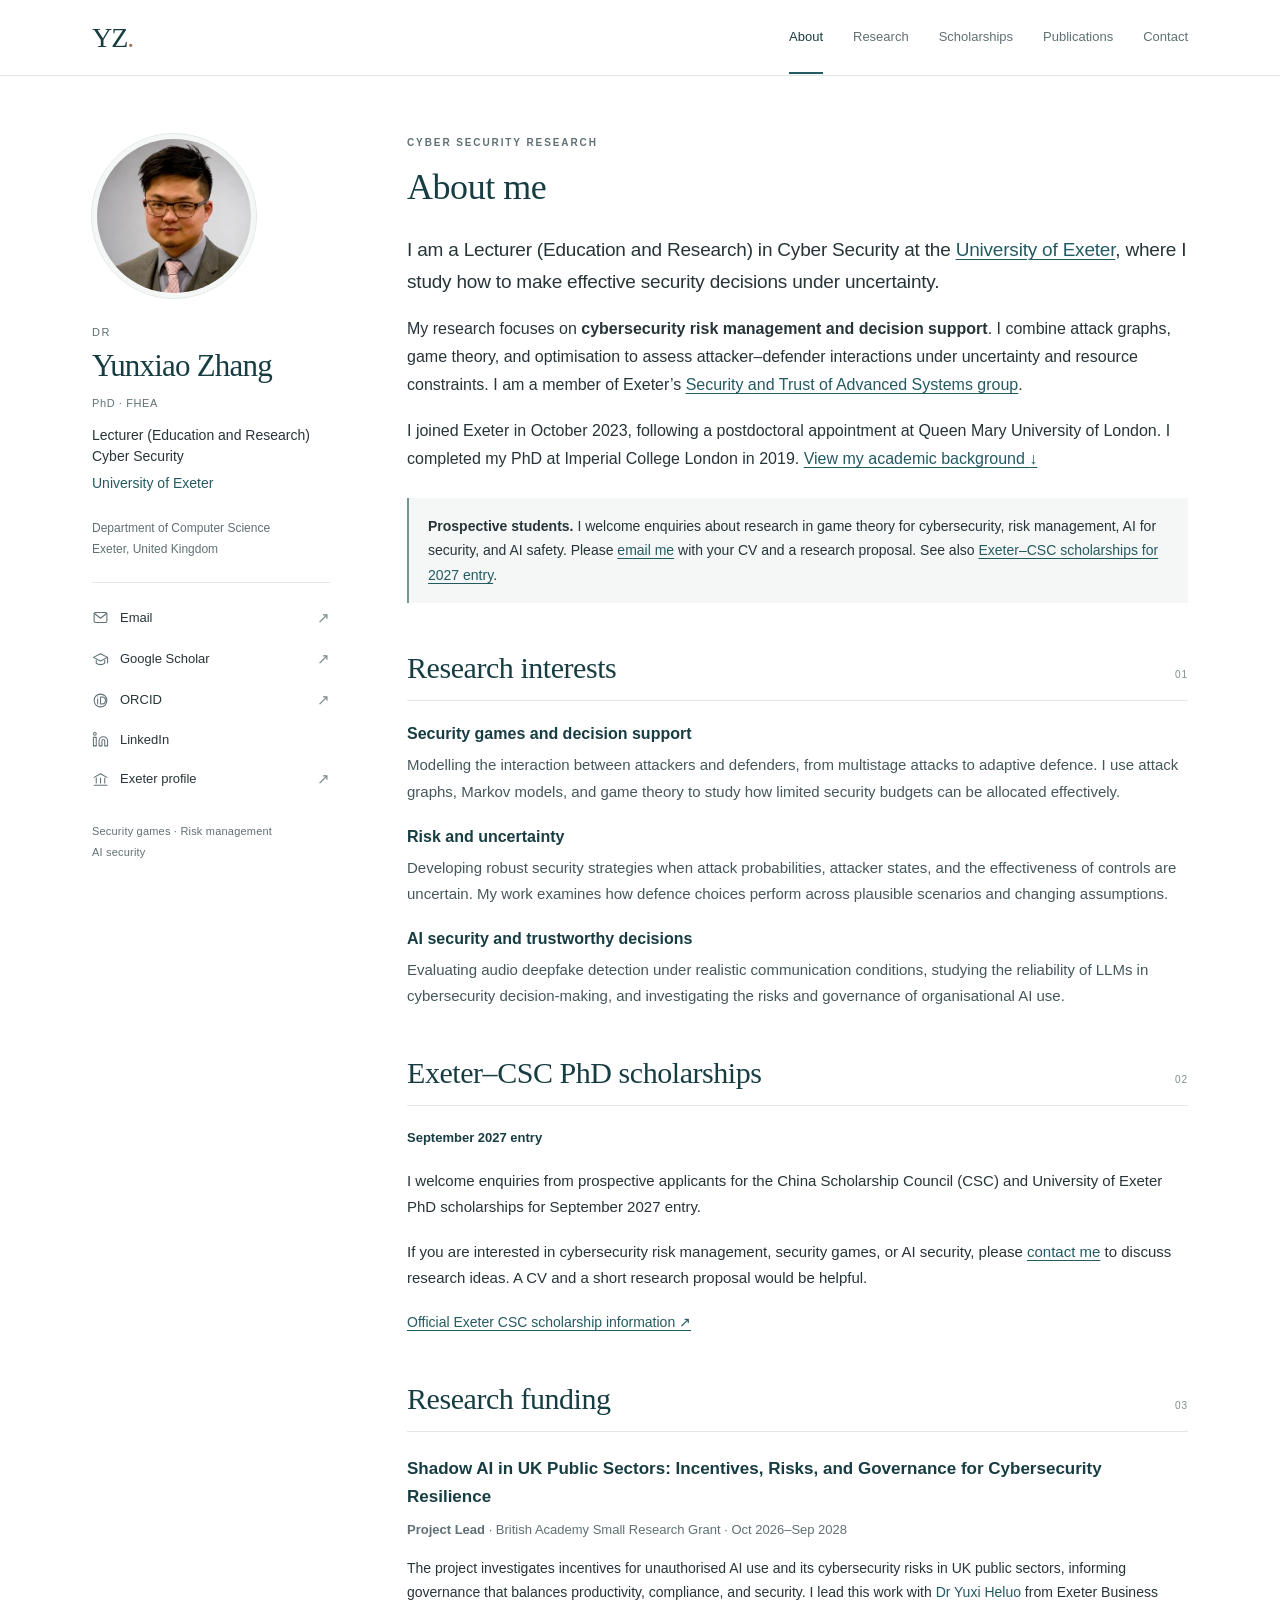
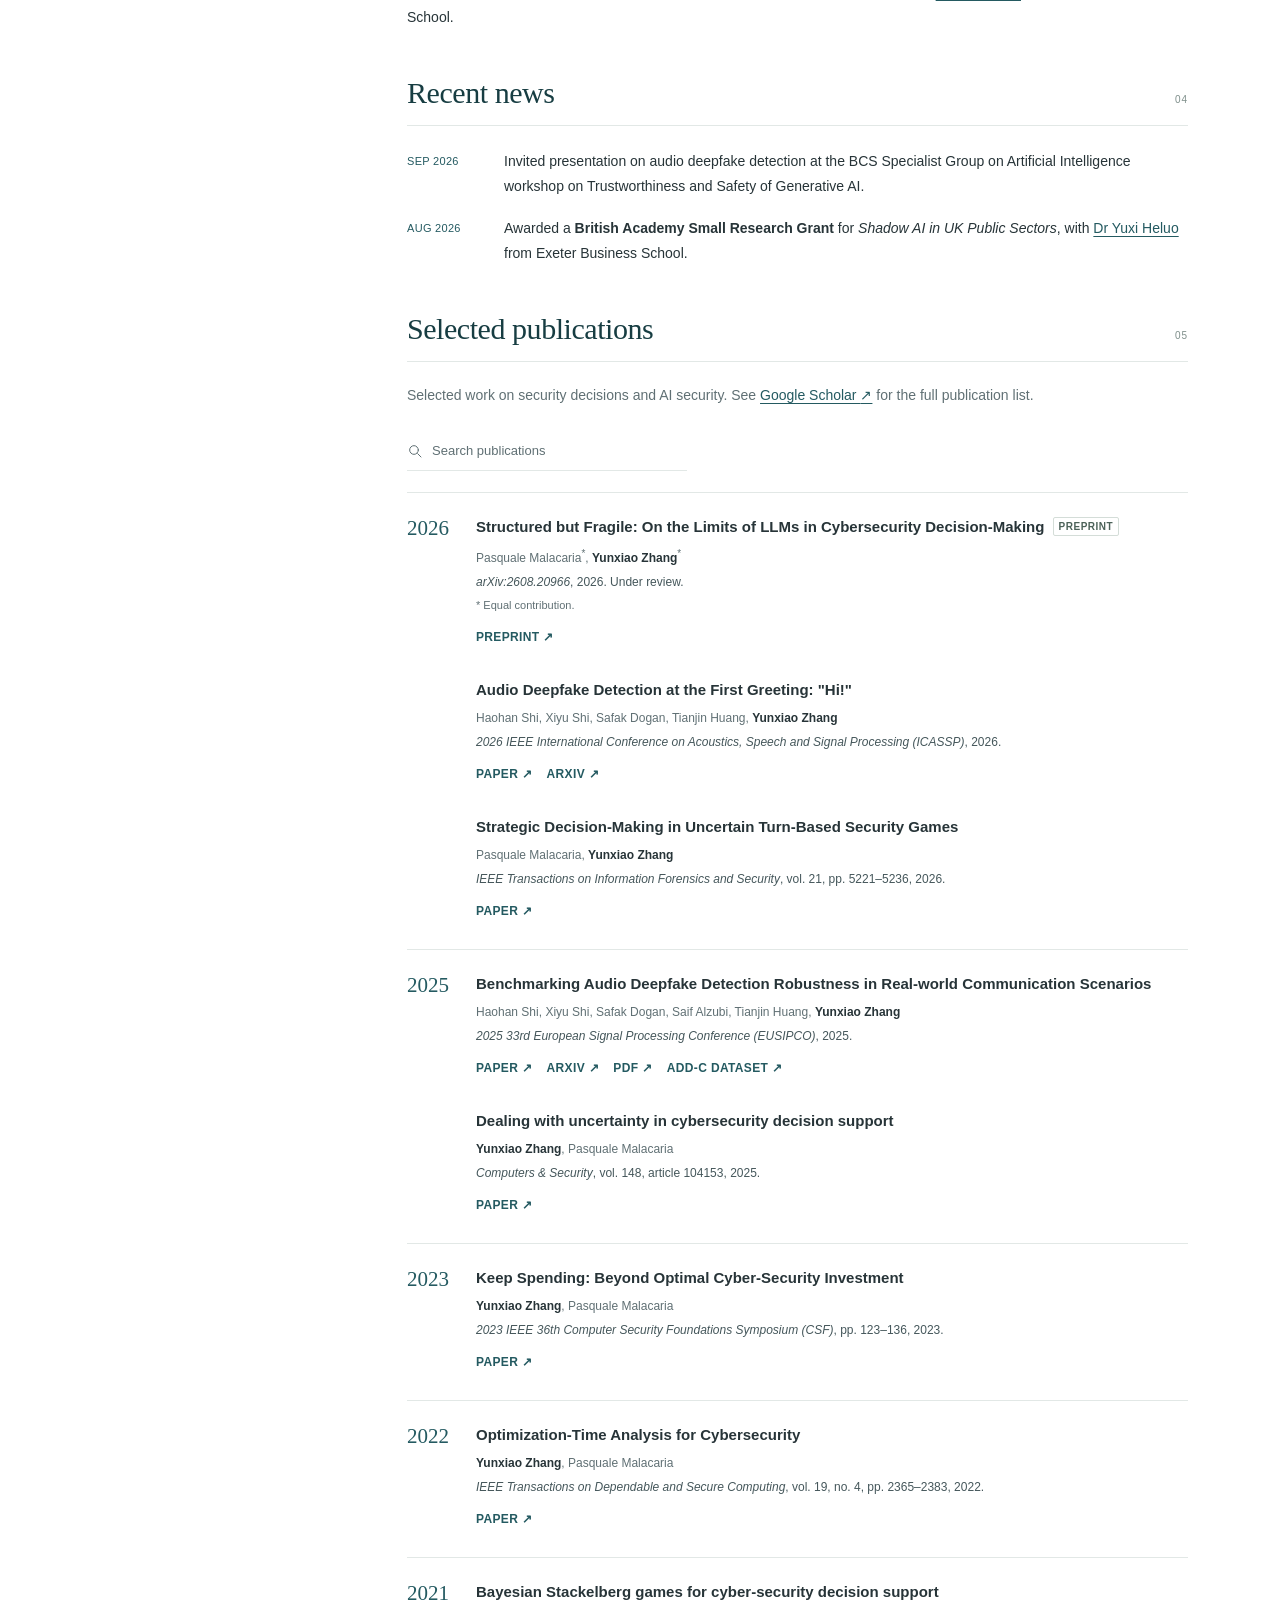
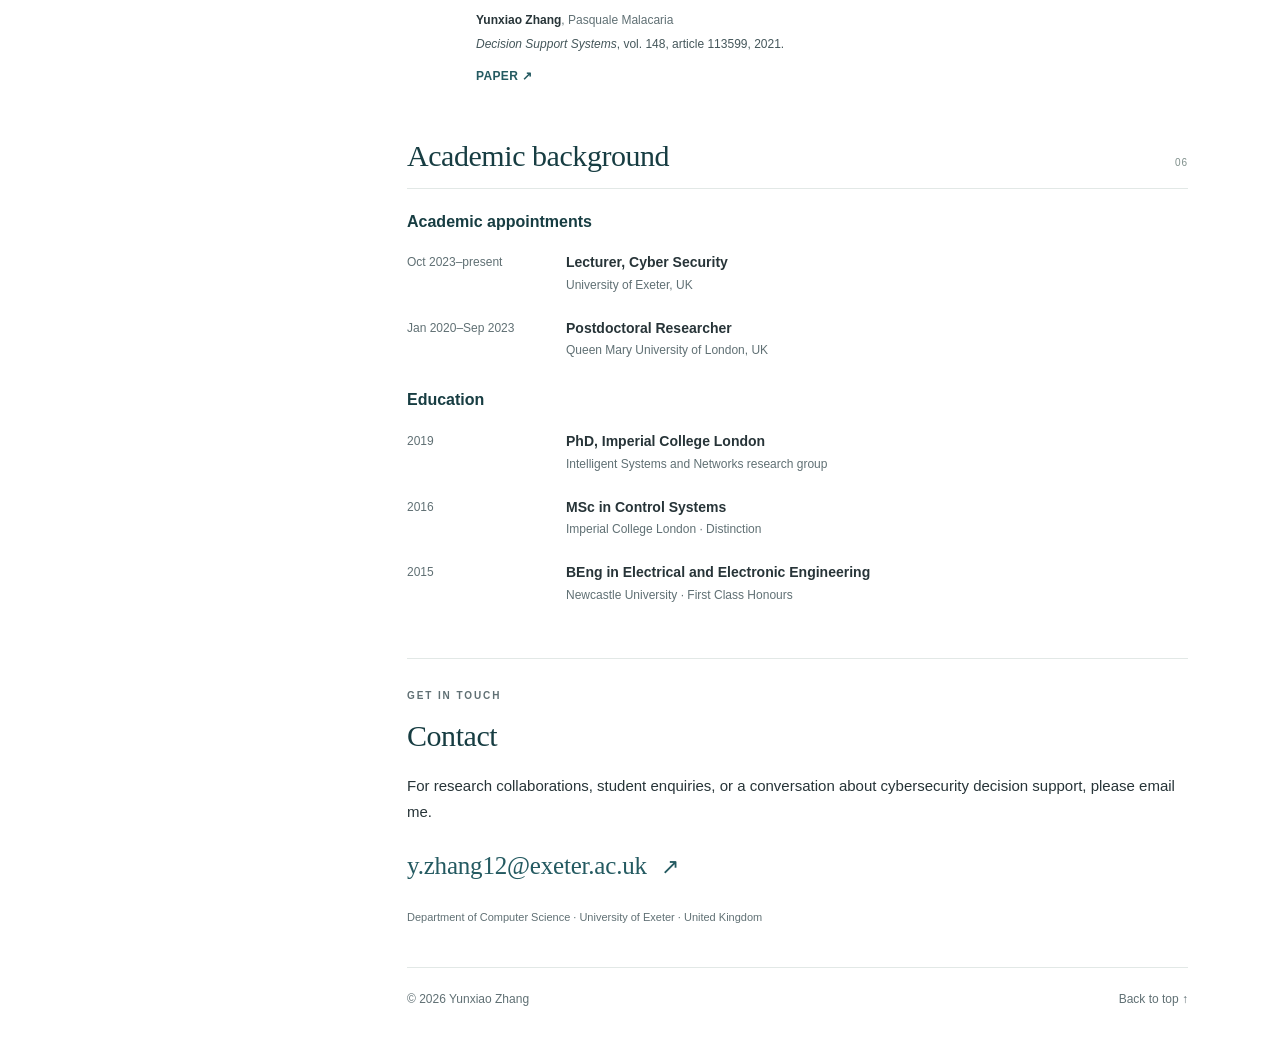
==== Yunxiao_Zhang_GitHub_Pages/index.html @ 9450a146 "Add files via upload" ====
<!doctype html>
<html lang="en-GB">
<head>
  <meta charset="utf-8">
  <meta name="viewport" content="width=device-width, initial-scale=1">
  <meta name="theme-color" content="#173d42">
  <meta name="description" content="Dr Yunxiao Zhang is a Lecturer in Cyber Security at the University of Exeter. Research in security games, risk management, cybersecurity decision support, and AI security.">
  <meta property="og:title" content="Yunxiao Zhang | Cyber Security Researcher">
  <meta property="og:description" content="Security games, decision-making under uncertainty, and AI security. Lecturer in Cyber Security at the University of Exeter.">
  <meta property="og:type" content="website">
  <meta property="og:locale" content="en_GB">
  <link rel="icon" type="image/svg+xml" href="assets/favicon.svg">
  <link rel="stylesheet" href="styles.css">
  <title>Yunxiao Zhang | Cyber Security Researcher</title>
  <script type="application/ld+json">
  {"@context":"https://schema.org","@type":"Person","name":"Yunxiao Zhang","honorificPrefix":"Dr","honorificSuffix":"PhD, FHEA","jobTitle":"Lecturer (Education and Research), Cyber Security","affiliation":{"@type":"CollegeOrUniversity","name":"University of Exeter"},"sameAs":["https://experts.exeter.ac.uk/41641-yunxiao-zhang","https://scholar.google.com/citations?user=fUP41BQAAAAJ&hl=en","https://orcid.org/0000-0002-0090-1330","https://www.linkedin.com/in/yunxiao-zhang-85390817b/"]}
  </script>
  <script src="site.js" defer></script>
</head>
<body id="top">
  <a class="skip-link" href="#main">Skip to content</a>
  <header class="site-header">
    <div class="header-inner">
      <a class="wordmark" href="#top" aria-label="Yunxiao Zhang, home">YZ<span aria-hidden="true">.</span></a>
      <nav class="main-nav" aria-label="Main navigation">
        <a href="#about" aria-current="location">About</a>
        <a href="#research">Research</a>
        <a href="#scholarships">Scholarships</a>
        <a href="#publications">Publications</a>
        <a href="#contact">Contact</a>
      </nav>
    </div>
  </header>

  <div class="page-layout">
    <aside class="profile" aria-label="Researcher profile">
      <div class="profile-identity">
        <img class="portrait" src="assets/yunxiao-zhang.webp" alt="Portrait of Dr Yunxiao Zhang" width="180" height="180" fetchpriority="high">
        <div>
          <p class="honorific">Dr</p>
          <h1>Yunxiao Zhang</h1>
          <p class="credentials">PhD · FHEA</p>
          <p class="role">Lecturer (Education and Research)<br>Cyber Security</p>
          <p class="affiliation"><a href="https://www.exeter.ac.uk/">University of Exeter</a></p>
        </div>
      </div>
      <p class="profile-department">Department of Computer Science<br>Exeter, United Kingdom</p>
      <div class="profile-links">
        <a href="mailto:y.zhang12@exeter.ac.uk"><svg aria-hidden="true" viewBox="0 0 24 24"><rect x="3" y="5" width="18" height="14" rx="2"/><path d="m3 6 9 7 9-7"/></svg><span>Email</span><span class="link-arrow" aria-hidden="true">↗</span></a>
        <a href="https://scholar.google.com/citations?user=fUP41BQAAAAJ&amp;hl=en"><svg aria-hidden="true" viewBox="0 0 24 24"><path d="m2 9 10-5 10 5-10 5-10-5Zm4 2v6c3 3 9 3 12 0v-6M22 9v8"/></svg><span>Google Scholar</span><span class="link-arrow" aria-hidden="true">↗</span></a>
        <a href="https://orcid.org/0000-0002-0090-1330"><svg aria-hidden="true" viewBox="0 0 24 24"><circle cx="12" cy="12" r="9"/><path d="M8 10v7m0-10v.1M12 7h2a5 5 0 0 1 0 10h-2V7Z"/></svg><span>ORCID</span><span class="link-arrow" aria-hidden="true">↗</span></a>
        <a href="https://www.linkedin.com/in/yunxiao-zhang-85390817b/"><svg aria-hidden="true" viewBox="0 0 24 24"><path d="M16 8a6 6 0 0 1 6 6v7h-4v-7a2 2 0 0 0-4 0v7h-4v-7a6 6 0 0 1 6-6Z"/><rect x="2" y="9" width="4" height="12"/><circle cx="4" cy="4" r="2"/></svg><span>LinkedIn</span></a>
        <a href="https://experts.exeter.ac.uk/41641-yunxiao-zhang"><svg aria-hidden="true" viewBox="0 0 24 24"><path d="m3 9 9-5 9 5M3 20h18M6 10v7m6-7v7m6-7v7"/></svg><span>Exeter profile</span><span class="link-arrow" aria-hidden="true">↗</span></a>
      </div>
      <p class="profile-note">Security games · Risk management<br>AI security</p>
    </aside>

    <main id="main">
      <section id="about" class="section about-section" aria-labelledby="about-title">
        <p class="eyebrow">Cyber security research</p>
        <h2 id="about-title">About me</h2>
        <p class="intro">I am a Lecturer (Education and Research) in Cyber Security at the <a href="https://www.exeter.ac.uk/">University of Exeter</a>, where I study how to make effective security decisions under uncertainty.</p>
        <p>My research focuses on <strong>cybersecurity risk management and decision support</strong>. I combine attack graphs, game theory, and optimisation to assess attacker–defender interactions under uncertainty and resource constraints. I am a member of Exeter’s <a href="https://computerscience.exeter.ac.uk/cyber-security/">Security and Trust of Advanced Systems group</a>.</p>
        <p>I joined Exeter in October 2023, following a postdoctoral appointment at Queen Mary University of London. I completed my PhD at Imperial College London in 2019. <a href="#background">View my academic background <span aria-hidden="true">↓</span></a></p>
        <p class="student-note"><strong>Prospective students.</strong> I welcome enquiries about research in game theory for cybersecurity, risk management, AI for security, and AI safety. Please <a href="mailto:y.zhang12@exeter.ac.uk">email me</a> with your CV and a research proposal. See also <a href="#scholarships">Exeter–CSC scholarships for 2027 entry</a>.</p>
      </section>

      <section id="research" class="section" aria-labelledby="research-title">
        <div class="section-heading"><h2 id="research-title">Research interests</h2><span class="section-number" aria-hidden="true">01</span></div>
        <div class="research-item">
          <h3>Security games and decision support</h3>
          <p>Modelling the interaction between attackers and defenders, from multistage attacks to adaptive defence. I use attack graphs, Markov models, and game theory to study how limited security budgets can be allocated effectively.</p>
        </div>
        <div class="research-item">
          <h3>Risk and uncertainty</h3>
          <p>Developing robust security strategies when attack probabilities, attacker states, and the effectiveness of controls are uncertain. My work examines how defence choices perform across plausible scenarios and changing assumptions.</p>
        </div>
        <div class="research-item">
          <h3>AI security and trustworthy decisions</h3>
          <p>Evaluating audio deepfake detection under realistic communication conditions, studying the reliability of LLMs in cybersecurity decision-making, and investigating the risks and governance of organisational AI use.</p>
        </div>
      </section>

      <section id="scholarships" class="section" aria-labelledby="scholarships-title">
        <div class="section-heading"><h2 id="scholarships-title">Exeter–CSC PhD scholarships</h2><span class="section-number" aria-hidden="true">02</span></div>
        <p class="scholarship-status"><strong>September 2027 entry</strong></p>
        <p>I welcome enquiries from prospective applicants for the China Scholarship Council (CSC) and University of Exeter PhD scholarships for September 2027 entry.</p>
        <p>If you are interested in cybersecurity risk management, security games, or AI security, please <a href="mailto:y.zhang12@exeter.ac.uk">contact me</a> to discuss research ideas. A CV and a short research proposal would be helpful.</p>
        <p><a class="scholarship-link" href="https://www.exeter.ac.uk/study/pg-research/csc-scholarships/">Official Exeter CSC scholarship information <span aria-hidden="true">↗</span></a></p>
      </section>

      <section id="funding" class="section" aria-labelledby="funding-title">
        <div class="section-heading"><h2 id="funding-title">Research funding</h2><span class="section-number" aria-hidden="true">03</span></div>
        <article class="funding-project">
          <h3>Shadow AI in UK Public Sectors: Incentives, Risks, and Governance for Cybersecurity Resilience</h3>
          <p class="funding-role"><strong>Project Lead</strong> · British Academy Small Research Grant · Oct 2026–Sep 2028</p>
          <p>The project investigates incentives for unauthorised AI use and its cybersecurity risks in UK public sectors, informing governance that balances productivity, compliance, and security. I lead this work with <a href="https://experts.exeter.ac.uk/42926-yuxi-heluo">Dr Yuxi Heluo</a> from Exeter Business School.</p>
        </article>
      </section>

      <section id="news" class="section" aria-labelledby="news-title">
        <div class="section-heading"><h2 id="news-title">Recent news</h2><span class="section-number" aria-hidden="true">04</span></div>
        <ul class="news-list">
          <li><time datetime="2026-09">Sep 2026</time><p>Invited presentation on audio deepfake detection at the BCS Specialist Group on Artificial Intelligence workshop on Trustworthiness and Safety of Generative AI.</p></li>
          <li><time datetime="2026-08">Aug 2026</time><p>Awarded a <strong>British Academy Small Research Grant</strong> for <em>Shadow AI in UK Public Sectors</em>, with <a href="https://experts.exeter.ac.uk/42926-yuxi-heluo">Dr Yuxi Heluo</a> from Exeter Business School.</p></li>
        </ul>
      </section>

      <section id="publications" class="section" aria-labelledby="publications-title">
        <div class="section-heading"><h2 id="publications-title">Selected publications</h2><span class="section-number" aria-hidden="true">05</span></div>
        <p class="section-intro">Selected work on security decisions and AI security. See <a href="https://scholar.google.com/citations?user=fUP41BQAAAAJ&amp;hl=en">Google Scholar <span aria-hidden="true">↗</span></a> for the full publication list.</p>
        <div class="publication-tools" hidden>
          <label class="publication-search"><svg aria-hidden="true" viewBox="0 0 24 24"><circle cx="10.5" cy="10.5" r="6.5"/><path d="m16 16 5 5"/></svg><span class="sr-only">Search publications</span><input id="publication-search" type="search" placeholder="Search publications" autocomplete="off"></label>
        </div>
        <p id="publication-status" class="sr-only" role="status" aria-live="polite"></p>
        <div id="publication-list">
          <!-- PUBLICATIONS_START -->
          <div class="publication-year" aria-labelledby="year-2026">
            <h3 id="year-2026">2026</h3>
            <div class="year-papers">
            <article class="publication" data-topics="decisions ai">
              <h4><a href="https://arxiv.org/abs/2608.20966">Structured but Fragile: On the Limits of LLMs in Cybersecurity Decision-Making</a> <span class="preprint-label">Preprint</span></h4>
              <p>Pasquale Malacaria<sup aria-label="equal contribution">*</sup>, <strong>Yunxiao Zhang</strong><sup aria-label="equal contribution">*</sup></p>
              <p class="venue"><em>arXiv:2608.20966</em>, 2026. Under review.</p>
              <p class="contribution-note">* Equal contribution.</p>
              <div class="publication-links"><a href="https://arxiv.org/abs/2608.20966">Preprint <span aria-hidden="true">↗</span></a></div>
            </article>
            <article class="publication" data-topics="ai">
              <h4><a href="https://doi.org/10.1109/ICASSP55912.2026.11463587">Audio Deepfake Detection at the First Greeting: &quot;Hi!&quot;</a></h4>
              <p>Haohan Shi, Xiyu Shi, Safak Dogan, Tianjin Huang, <strong>Yunxiao Zhang</strong></p>
              <p class="venue"><em>2026 IEEE International Conference on Acoustics, Speech and Signal Processing (ICASSP)</em>, 2026.</p>
              <div class="publication-links"><a href="https://doi.org/10.1109/ICASSP55912.2026.11463587">Paper <span aria-hidden="true">↗</span></a><a href="https://arxiv.org/abs/2601.19573">arXiv <span aria-hidden="true">↗</span></a></div>
            </article>
            <article class="publication" data-topics="decisions">
              <h4><a href="https://doi.org/10.1109/TIFS.2026.3698586">Strategic Decision-Making in Uncertain Turn-Based Security Games</a></h4>
              <p>Pasquale Malacaria, <strong>Yunxiao Zhang</strong></p>
              <p class="venue"><em>IEEE Transactions on Information Forensics and Security</em>, vol. 21, pp. 5221–5236, 2026.</p>
              <div class="publication-links"><a href="https://doi.org/10.1109/TIFS.2026.3698586">Paper <span aria-hidden="true">↗</span></a></div>
            </article>
            </div>
          </div>
          <div class="publication-year" aria-labelledby="year-2025">
            <h3 id="year-2025">2025</h3>
            <div class="year-papers">
            <article class="publication" data-topics="ai">
              <h4><a href="https://doi.org/10.23919/EUSIPCO63237.2025.11226601">Benchmarking Audio Deepfake Detection Robustness in Real-world Communication Scenarios</a></h4>
              <p>Haohan Shi, Xiyu Shi, Safak Dogan, Saif Alzubi, Tianjin Huang, <strong>Yunxiao Zhang</strong></p>
              <p class="venue"><em>2025 33rd European Signal Processing Conference (EUSIPCO)</em>, 2025.</p>
              <div class="publication-links"><a href="https://doi.org/10.23919/EUSIPCO63237.2025.11226601">Paper <span aria-hidden="true">↗</span></a><a href="https://arxiv.org/abs/2504.12423">arXiv <span aria-hidden="true">↗</span></a><a href="https://eusipco2025.org/wp-content/uploads/pdfs/0000566.pdf">PDF <span aria-hidden="true">↗</span></a><a href="https://www.kaggle.com/datasets/anthoneys/add-caudio-deepfake-detection-communication">ADD-C dataset <span aria-hidden="true">↗</span></a></div>
            </article>
            <article class="publication" data-topics="decisions">
              <h4><a href="https://doi.org/10.1016/j.cose.2024.104153">Dealing with uncertainty in cybersecurity decision support</a></h4>
              <p><strong>Yunxiao Zhang</strong>, Pasquale Malacaria</p>
              <p class="venue"><em>Computers &amp; Security</em>, vol. 148, article 104153, 2025.</p>
              <div class="publication-links"><a href="https://doi.org/10.1016/j.cose.2024.104153">Paper <span aria-hidden="true">↗</span></a></div>
            </article>
            </div>
          </div>
          <div class="publication-year" aria-labelledby="year-2023">
            <h3 id="year-2023">2023</h3>
            <div class="year-papers">
            <article class="publication" data-topics="decisions">
              <h4><a href="https://doi.org/10.1109/CSF57540.2023.00024">Keep Spending: Beyond Optimal Cyber-Security Investment</a></h4>
              <p><strong>Yunxiao Zhang</strong>, Pasquale Malacaria</p>
              <p class="venue"><em>2023 IEEE 36th Computer Security Foundations Symposium (CSF)</em>, pp. 123–136, 2023.</p>
              <div class="publication-links"><a href="https://doi.org/10.1109/CSF57540.2023.00024">Paper <span aria-hidden="true">↗</span></a></div>
            </article>
            </div>
          </div>
          <div class="publication-year" aria-labelledby="year-2022">
            <h3 id="year-2022">2022</h3>
            <div class="year-papers">
            <article class="publication" data-topics="decisions">
              <h4><a href="https://doi.org/10.1109/TDSC.2021.3055981">Optimization-Time Analysis for Cybersecurity</a></h4>
              <p><strong>Yunxiao Zhang</strong>, Pasquale Malacaria</p>
              <p class="venue"><em>IEEE Transactions on Dependable and Secure Computing</em>, vol. 19, no. 4, pp. 2365–2383, 2022.</p>
              <div class="publication-links"><a href="https://doi.org/10.1109/TDSC.2021.3055981">Paper <span aria-hidden="true">↗</span></a></div>
            </article>
            </div>
          </div>
          <div class="publication-year" aria-labelledby="year-2021">
            <h3 id="year-2021">2021</h3>
            <div class="year-papers">
            <article class="publication" data-topics="decisions">
              <h4><a href="https://doi.org/10.1016/j.dss.2021.113599">Bayesian Stackelberg games for cyber-security decision support</a></h4>
              <p><strong>Yunxiao Zhang</strong>, Pasquale Malacaria</p>
              <p class="venue"><em>Decision Support Systems</em>, vol. 148, article 113599, 2021.</p>
              <div class="publication-links"><a href="https://doi.org/10.1016/j.dss.2021.113599">Paper <span aria-hidden="true">↗</span></a></div>
            </article>
            </div>
          </div>
          <!-- PUBLICATIONS_END -->
        </div>
        <p id="publication-empty" class="empty-state" hidden>No publications match your search. Try another term.</p>
      </section>

      <section id="background" class="section" aria-labelledby="background-title">
        <div class="section-heading"><h2 id="background-title">Academic background</h2><span class="section-number" aria-hidden="true">06</span></div>
        <h3 class="background-subheading">Academic appointments</h3>
        <dl class="academic-timeline">
          <div><dt>Oct 2023–present</dt><dd><strong>Lecturer, Cyber Security</strong><span>University of Exeter, UK</span></dd></div>
          <div><dt>Jan 2020–Sep 2023</dt><dd><strong>Postdoctoral Researcher</strong><span>Queen Mary University of London, UK</span></dd></div>
        </dl>
        <h3 class="background-subheading">Education</h3>
        <dl class="academic-timeline">
          <div><dt>2019</dt><dd><strong>PhD, Imperial College London</strong><span>Intelligent Systems and Networks research group</span></dd></div>
          <div><dt>2016</dt><dd><strong>MSc in Control Systems</strong><span>Imperial College London · Distinction</span></dd></div>
          <div><dt>2015</dt><dd><strong>BEng in Electrical and Electronic Engineering</strong><span>Newcastle University · First Class Honours</span></dd></div>
        </dl>
      </section>

      <section id="contact" class="section contact-section" aria-labelledby="contact-title">
        <p class="eyebrow">Get in touch</p>
        <h2 id="contact-title">Contact</h2>
        <p>For research collaborations, student enquiries, or a conversation about cybersecurity decision support, please email me.</p>
        <a class="contact-email" href="mailto:y.zhang12@exeter.ac.uk">y.zhang12@exeter.ac.uk <span aria-hidden="true">↗</span></a>
        <p class="contact-location">Department of Computer Science · University of Exeter · United Kingdom</p>
      </section>
      <footer class="site-footer"><span>© 2026 Yunxiao Zhang</span><a href="#top">Back to top <span aria-hidden="true">↑</span></a></footer>
    </main>
  </div>
</body>
</html>
---- Yunxiao_Zhang_GitHub_Pages/styles.css ----
:root{--ink:#273438;--muted:#607074;--accent:#245a61;--accent-dark:#173d42;--paper:#fff;--soft:#f4f7f6;--line:#e2e8e6;--serif:Georgia,"Times New Roman",serif;--sans:Inter,-apple-system,BlinkMacSystemFont,"Segoe UI",sans-serif;--header-height:76px}
*{box-sizing:border-box}html{scroll-behavior:smooth;scroll-padding-top:110px}body{margin:0;background:var(--paper);color:var(--ink);font-family:var(--sans);font-size:16px;line-height:1.75;-webkit-font-smoothing:antialiased}a{color:var(--accent);text-decoration-thickness:1px;text-underline-offset:3px}a:hover{color:var(--accent-dark);text-decoration:underline}button,input{font:inherit}button{cursor:pointer}a:focus-visible,button:focus-visible,input:focus-visible{outline:3px solid #bd7243;outline-offset:4px;border-radius:3px}svg{width:19px;height:19px;fill:none;stroke:currentColor;stroke-width:1.5;stroke-linecap:round;stroke-linejoin:round;flex-shrink:0}p{margin:0 0 18px}strong{font-weight:600}h1,h2,h3{color:var(--accent-dark);line-height:1.3}h1,h2{font-family:var(--serif);font-weight:400}h1{font-size:31px;letter-spacing:-.8px;margin:0 0 12px}h2{font-size:30px;letter-spacing:-.45px;margin:0}h3{font-size:16px;font-weight:600;margin:0 0 7px}::selection{background:#dbe9e3;color:var(--accent-dark)}[hidden]{display:none!important}.sr-only{position:absolute;width:1px;height:1px;padding:0;margin:-1px;overflow:hidden;clip:rect(0,0,0,0);white-space:nowrap;border:0}.skip-link{position:fixed;top:10px;left:20px;z-index:20;padding:8px 14px;background:#fff;transform:translateY(-160%);box-shadow:0 1px 6px #aaa}.skip-link:focus{transform:translateY(0)}
.site-header{height:var(--header-height);border-bottom:1px solid var(--line);background:rgba(255,255,255,.97);position:sticky;top:0;z-index:10}.header-inner{max-width:1160px;padding:0 32px;margin:auto;display:flex;align-items:center;justify-content:space-between;height:100%}.wordmark{font-family:var(--serif);font-size:28px;color:var(--accent-dark);text-decoration:none;letter-spacing:-1px}.wordmark span{color:#a57553}.main-nav{display:flex;gap:30px;height:100%;align-items:center}.main-nav a{font-size:13px;font-weight:500;color:var(--muted);text-decoration:none;position:relative;padding:8px 0}.main-nav a:hover,.main-nav a[aria-current]{color:var(--accent-dark)}.main-nav a[aria-current]::after{content:"";position:absolute;bottom:-17px;left:0;right:0;height:2px;background:var(--accent)}
.page-layout{max-width:1160px;padding:58px 32px 0;margin:auto;display:grid;grid-template-columns:238px minmax(0,1fr);column-gap:77px;align-items:start}.profile{position:sticky;top:122px}.portrait{display:block;width:164px;height:164px;object-fit:cover;border-radius:50%;margin:0 0 25px;border:5px solid var(--soft);outline:1px solid var(--line)}.honorific{text-transform:uppercase;letter-spacing:1.6px;font-size:11px;color:var(--muted);margin:0 0 4px}.role{font-size:14px;line-height:1.55;margin:0 0 3px;font-weight:500}.affiliation{font-size:14px;margin:0}.affiliation a{text-decoration:none}.profile-department{margin:22px 0 21px;font-size:12px;line-height:1.8;color:var(--muted)}.profile-links{border-top:1px solid var(--line);padding-top:15px;display:grid;gap:1px}.profile-links a{display:flex;align-items:center;gap:11px;padding:7px 0;font-size:13px;color:var(--ink);text-decoration:none}.profile-links a:hover{color:var(--accent);text-decoration:underline}.profile-links svg{color:var(--muted);width:17px;height:17px}.link-arrow{margin-left:auto;font-size:15px;color:#7d8e8c}.profile-note{font-size:11px;letter-spacing:.2px;color:var(--muted);margin:21px 0 0;line-height:1.9}
main{min-width:0}.section{margin-bottom:44px;scroll-margin-top:8px}.about-section{margin-bottom:45px}.eyebrow{text-transform:uppercase;font-size:10px;letter-spacing:1.9px;font-weight:600;color:var(--muted);margin:0 0 12px}.about-section h2{font-size:36px;margin:0 0 24px}.intro{font-size:19px;line-height:1.65;letter-spacing:-.2px}.student-note{font-size:14px;line-height:1.75;background:var(--soft);border-left:2px solid #74988d;padding:16px 19px;margin:25px 0 0}.section-heading{display:flex;justify-content:space-between;align-items:baseline;border-bottom:1px solid var(--line);padding-bottom:13px;margin-bottom:23px}.section-number{font-size:10px;color:#7f8f8b;letter-spacing:1px}.research-item{margin-bottom:22px}.research-item p{font-size:15px;margin-bottom:0;color:#45575b}.news-list{list-style:none;margin:0;padding:0}.news-list li{display:grid;grid-template-columns:78px minmax(0,1fr);gap:19px;margin:0 0 18px}.news-list time{font-size:11px;letter-spacing:.3px;text-transform:uppercase;color:var(--accent);padding-top:3px;white-space:nowrap}.news-list p{font-size:14px;line-height:1.75;margin:0}.section-intro{font-size:14px;color:var(--muted);margin-top:-2px;margin-bottom:24px}
.publication-tools{margin-bottom:21px}.publication-search{display:flex;align-items:center;gap:9px;border-bottom:1px solid var(--line);max-width:280px;padding:6px 0;color:var(--muted)}.publication-search svg{width:16px;height:16px}.publication-search input{border:0;padding:2px 0;background:transparent;min-width:0;width:100%;font-size:12px;color:var(--ink);border-radius:0}.publication-search input::placeholder{color:var(--muted);opacity:1}.publication-year{display:grid;grid-template-columns:49px minmax(0,1fr);gap:20px;border-top:1px solid var(--line);padding-top:22px;margin-top:22px}.publication-year:first-child{margin-top:0}.publication-year>h3{font-family:var(--serif);font-size:21px;font-weight:400;color:var(--accent);margin:0;position:relative;top:0}.publication{margin-bottom:25px}.publication:last-child{margin-bottom:0}.publication h4{font-size:15px;line-height:1.6;font-weight:600;margin:0 0 6px}.publication h4 a{color:var(--ink);text-decoration:none}.publication h4 a:hover{color:var(--accent);text-decoration:underline}.publication p{font-size:12px;line-height:1.75;margin:0 0 3px;color:var(--muted)}.publication p strong{color:var(--ink)}.publication .venue{font-size:12px;color:#45575b}.publication-links{display:flex;flex-wrap:wrap;gap:14px;margin-top:7px}.publication-links a{font-size:10px;letter-spacing:.7px;text-transform:uppercase;font-weight:600;text-decoration:none}.publication-links a:hover{text-decoration:underline}.preprint-label{display:inline-block;font-size:9px;letter-spacing:.5px;text-transform:uppercase;border:1px solid #d4ddd8;color:#4c6259;border-radius:2px;line-height:1.5;padding:1px 5px;vertical-align:2px;margin-left:4px;white-space:nowrap}.empty-state{color:var(--muted);font-size:14px;padding:22px 0}
#teaching p{font-size:15px}.service-list{margin:0}.service-list>div{display:grid;grid-template-columns:140px minmax(0,1fr);gap:18px;margin-bottom:16px;font-size:14px}.service-list dt{color:var(--muted);font-size:12px;padding-top:2px}.service-list dd{margin:0}.contact-section{padding-top:28px;border-top:1px solid var(--line);margin-top:52px;margin-bottom:39px}.contact-section h2{margin-bottom:18px}.contact-section>p:not(.eyebrow){font-size:15px}.contact-email{font-family:var(--serif);font-size:25px;text-decoration:none;letter-spacing:-.2px;overflow-wrap:anywhere}.contact-email span{font-family:var(--sans);font-size:22px;margin-left:8px}.contact-section .contact-location{font-size:11px!important;color:var(--muted);margin-top:21px}.site-footer{border-top:1px solid var(--line);padding:21px 0 33px;display:flex;justify-content:space-between;align-items:center;gap:16px;font-size:10px;color:var(--muted)}.site-footer a{color:var(--muted);text-decoration:none}.site-footer a:hover{text-decoration:underline}
@media(min-width:1500px){.header-inner,.page-layout{max-width:1220px}.page-layout{column-gap:94px;grid-template-columns:252px minmax(0,1fr)}}
@media(max-width:950px){.page-layout{grid-template-columns:208px minmax(0,1fr);column-gap:42px;padding-top:42px}.header-inner{padding:0 28px}.page-layout{padding-left:28px;padding-right:28px}h1{font-size:28px}.main-nav{gap:23px}.service-list>div{grid-template-columns:110px minmax(0,1fr)}}
@media(max-width:700px){:root{--header-height:65px}body{font-size:15px;line-height:1.8}html{scroll-padding-top:88px}.header-inner{padding:0 21px}.wordmark{font-size:25px}.main-nav{gap:17px}.main-nav a{font-size:11px}.main-nav a[aria-current]::after{bottom:-16px}.main-nav a[href="#teaching"]{display:none}.page-layout{display:block;padding:32px 23px 0}.profile{position:static;padding-bottom:27px;margin-bottom:31px;border-bottom:1px solid var(--line)}.profile-identity{display:flex;align-items:center;gap:21px}.portrait{width:108px;height:108px;border-width:3px;margin:0}.honorific{font-size:9px;margin-bottom:2px}h1{font-size:28px;letter-spacing:-.6px;margin-bottom:7px}.role{font-size:12px}.affiliation{font-size:12px}.profile-department{font-size:11px;line-height:1.65;margin:17px 0 0}.profile-links{display:flex;flex-wrap:wrap;gap:7px 20px;padding-top:15px;border:0}.profile-links a{font-size:11px;gap:6px;padding:0}.profile-links svg{width:14px;height:14px}.profile-links .link-arrow{display:none}.profile-note{display:none}.eyebrow{font-size:9px;letter-spacing:1.7px;margin-bottom:9px}.about-section h2{font-size:31px;margin-bottom:18px}.intro{font-size:18px;line-height:1.7}.section{margin-bottom:35px}h2{font-size:26px}.section-heading{padding-bottom:11px;margin-bottom:20px}.section-number{font-size:9px}.research-item p{font-size:14px}h3{font-size:15px}.student-note{font-size:13px;padding:14px 16px}.news-list li{grid-template-columns:63px minmax(0,1fr);gap:12px}.news-list time{font-size:10px}.news-list p{font-size:13px}.section-intro{font-size:13px}.publication-year{grid-template-columns:41px minmax(0,1fr);gap:12px}.publication-year>h3{font-size:19px}.publication h4{font-size:14px}.publication p,.publication .venue{font-size:11px}.publication-links a{font-size:9px}.service-list>div{display:block;margin-bottom:18px}.service-list dt{font-size:11px;margin-bottom:4px}.service-list dd{font-size:13px}.contact-section{margin-top:40px}.contact-email{font-size:23px}.contact-section>p:not(.eyebrow),#teaching p{font-size:14px}.site-footer{padding-bottom:24px;font-size:9px}}
@media(max-width:380px){.header-inner{padding:0 17px}.main-nav{gap:13px}.main-nav a{font-size:10px}.page-layout{padding-left:19px;padding-right:19px}.profile-identity{gap:16px}.portrait{width:87px;height:87px}h1{font-size:26px}.role{font-size:11px}.affiliation{font-size:11px}.contact-email{font-size:20px}}
@media(prefers-reduced-motion:reduce){html{scroll-behavior:auto}}
.scholarship-status{font-size:13px;color:var(--muted);margin-top:-2px}.scholarship-status strong{color:var(--accent-dark)}#scholarships>p:not(.scholarship-checked):not(.scholarship-status){font-size:15px}.scholarship-link{font-size:14px;font-weight:500}.scholarship-checked{font-size:12px;color:var(--muted);margin-top:5px}
@media(max-width:700px){#scholarships>p:not(.scholarship-checked):not(.scholarship-status){font-size:14px}.scholarship-status{font-size:12px}.scholarship-link{font-size:13px}}
.credentials{font-size:11px;letter-spacing:.6px;color:var(--muted);margin:-5px 0 12px}.funding-project h3{font-size:17px;line-height:1.6}.funding-role{font-size:13px;color:var(--muted);margin:9px 0 14px}.funding-details{display:flex;flex-wrap:wrap;gap:12px 30px;margin:0 0 18px}.funding-details div{display:grid;gap:2px}.funding-details dt{text-transform:uppercase;letter-spacing:.8px;font-size:10px;color:var(--muted)}.funding-details dd{margin:0;font-size:13px}.funding-project>p:last-child,.funding-context{font-size:14px}.funding-subheading{margin:29px 0 12px}.funded-project-list{list-style:none;padding:0;margin:0}.funded-project-list li{margin-bottom:19px}.funded-project-list h4{font-size:14px;line-height:1.7;font-weight:600;margin:0 0 5px}.funded-project-list p{font-size:12px;color:var(--muted);margin:0 0 2px}.funding-note{font-size:12px;color:var(--muted);margin-top:17px}.background-subheading{margin:0 0 18px}.academic-timeline{margin:0 0 29px}.academic-timeline>div{display:grid;grid-template-columns:139px minmax(0,1fr);gap:20px;margin-bottom:20px}.academic-timeline dt{font-size:12px;color:var(--muted);padding-top:2px}.academic-timeline dd{margin:0;font-size:14px}.academic-timeline dd span{display:block;font-size:12px;color:var(--muted)}.publication .contribution-note{font-size:11px}.publication sup{font-size:10px}
@media(max-width:700px){.credentials{font-size:10px;margin:-2px 0 7px}.profile-identity{align-items:flex-start}.portrait{margin-top:7px}.role{font-size:11px}.funding-project h3{font-size:15px}.funding-details{gap:12px 22px}.funding-details dd{font-size:12px}.funding-project>p:last-child,.funding-context{font-size:13px}.academic-timeline>div{display:block}.academic-timeline dt{margin-bottom:5px}.academic-timeline dd{font-size:13px}.funding-subheading{font-size:15px}}
@media(max-height:850px) and (min-width:701px){.profile-note{display:none}.portrait{width:140px;height:140px;margin-bottom:20px}.profile-department{margin:16px 0 15px}}
@media(max-height:700px) and (min-width:701px){.profile{position:static}}
.site-header{background:#fff}
.publication-links a{font-size:12px;letter-spacing:.35px;min-height:30px;display:inline-flex;align-items:center;gap:4px}.publication-search input{font-size:13px}.preprint-label{font-size:10px}.site-footer{font-size:12px}
@media(max-width:700px){.main-nav{gap:15px}.main-nav a[href="#teaching"]{display:block}.publication p,.publication .venue{font-size:12px}.publication-links a{font-size:12px;min-height:34px}.profile-links a{font-size:12px}.site-footer{font-size:12px}}
@media(max-width:380px){.main-nav{gap:10px}.main-nav a{font-size:10px}.site-footer{font-size:11px}}
@media(max-width:380px){.wordmark{display:none}.main-nav{width:100%;justify-content:space-between;gap:8px}.main-nav a{font-size:11px}}
@media print{.site-header,.publication-tools,.site-footer,.student-note{display:none!important}.page-layout{display:block;max-width:none;padding:0}.profile{position:static;border-bottom:1px solid #aaa;padding-bottom:16px;margin-bottom:25px}.profile-identity{display:flex;gap:22px;align-items:center}.portrait{width:90px;height:90px;margin:0}.profile-department,.profile-note{display:none}.profile-links{display:flex;gap:20px;border:0;padding-top:15px}.profile-links svg,.link-arrow{display:none}body{font-size:11pt;color:#000}.section{break-inside:auto}h2,h3,.section-heading{break-after:avoid}.publication,.news-list li{break-inside:avoid}a{color:#000}.publication[hidden],.publication-year[hidden]{display:block!important}}
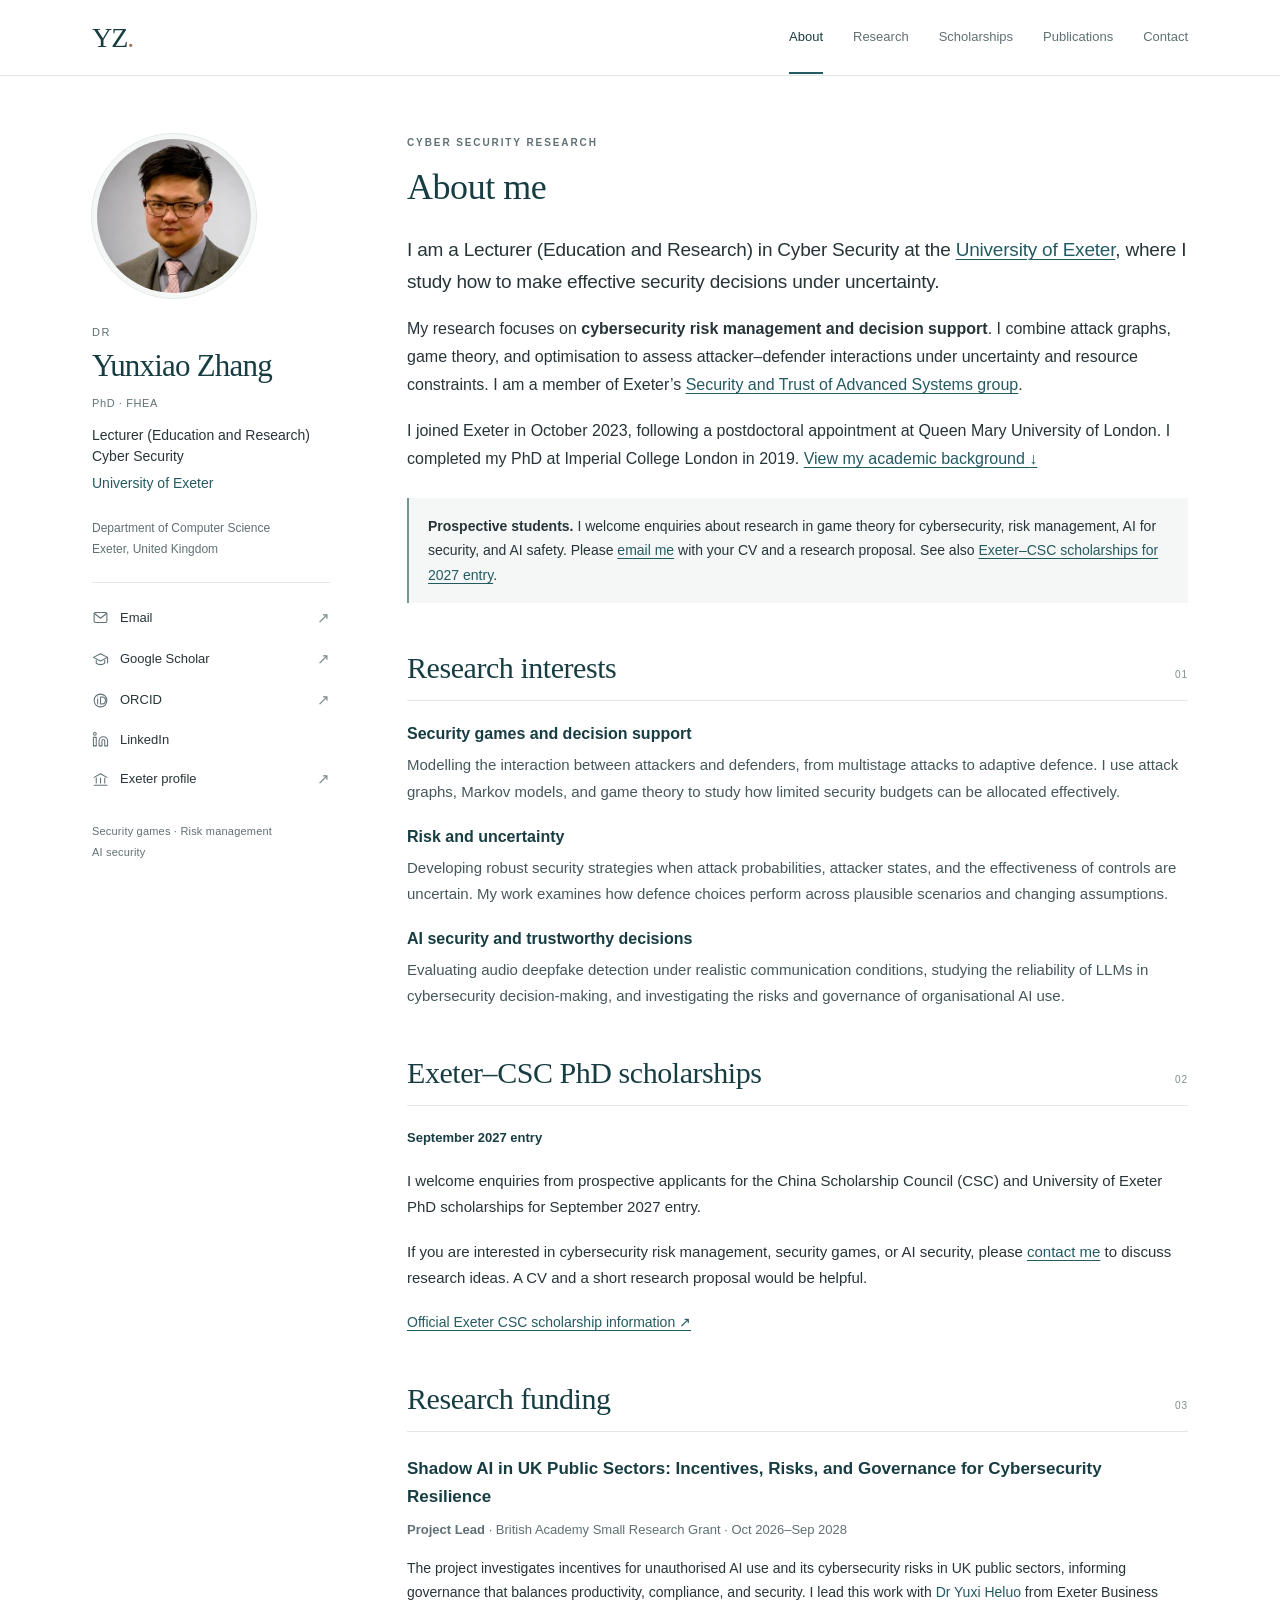
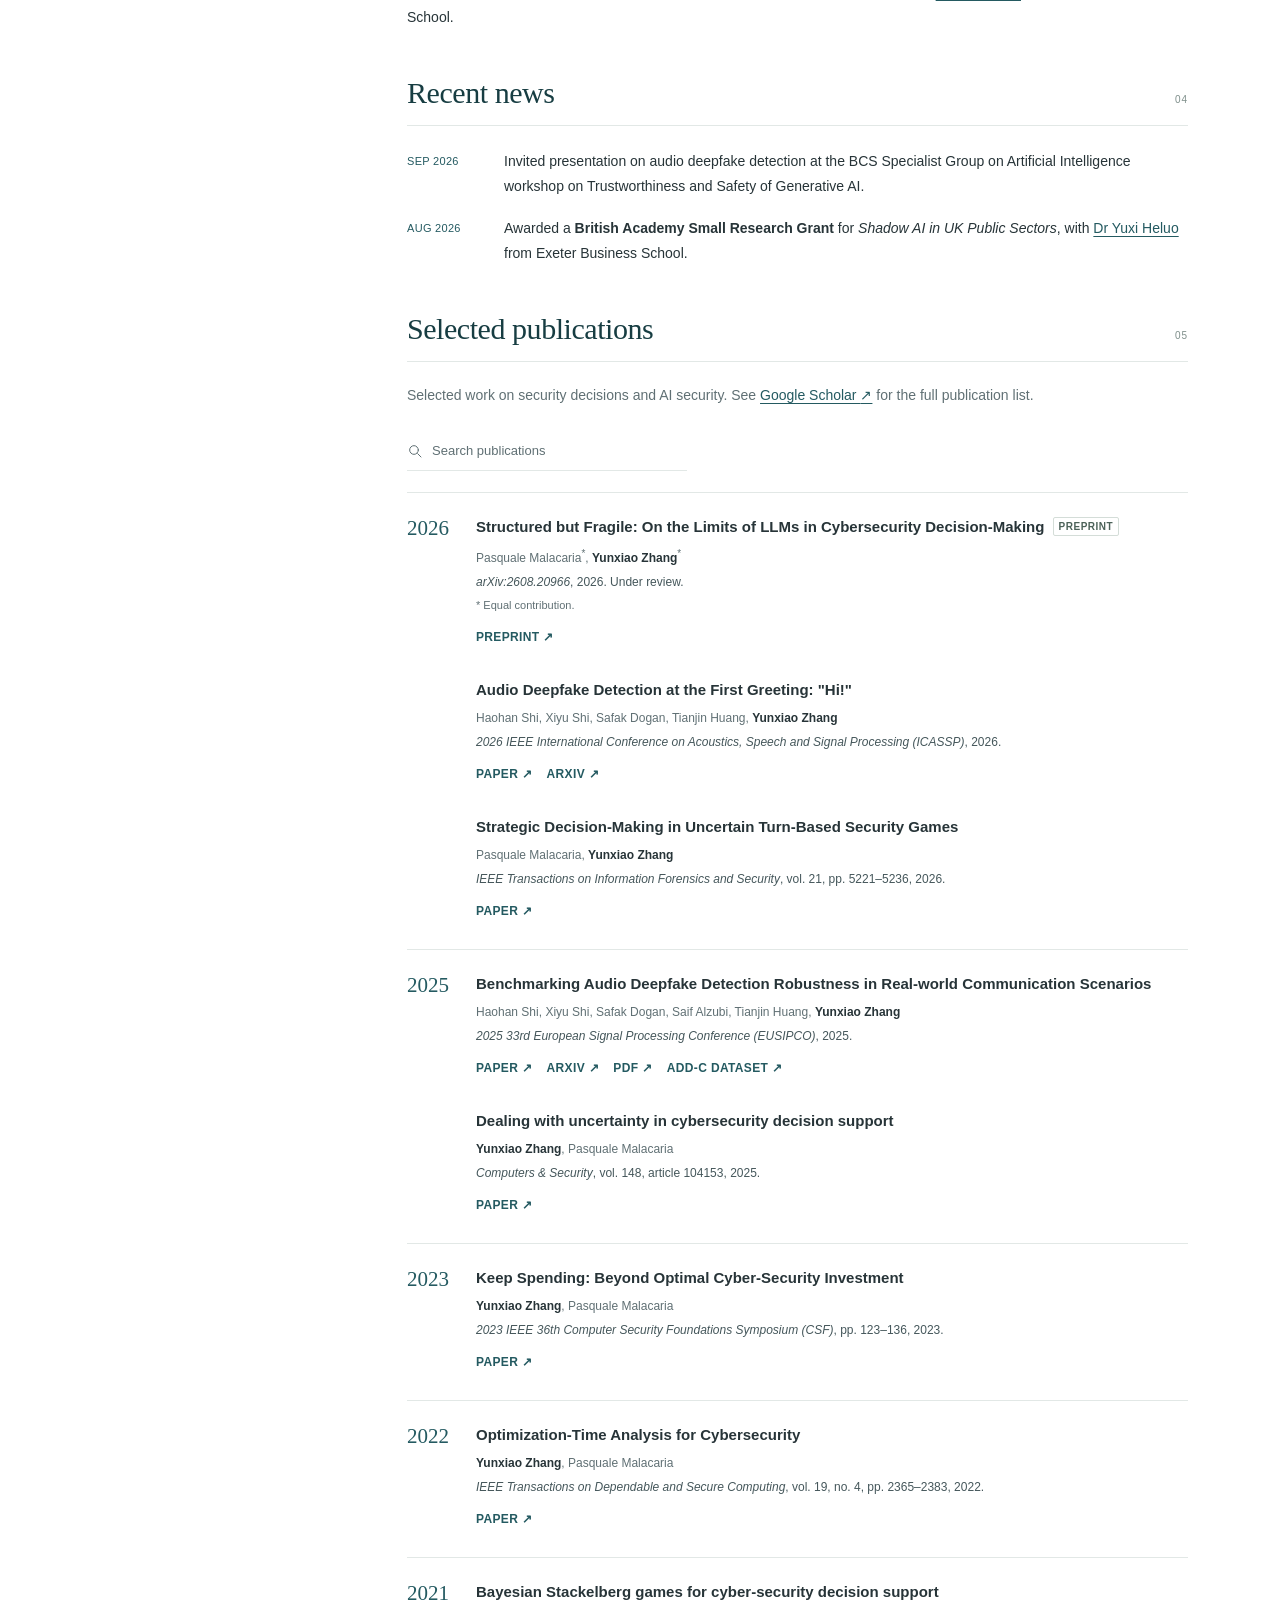
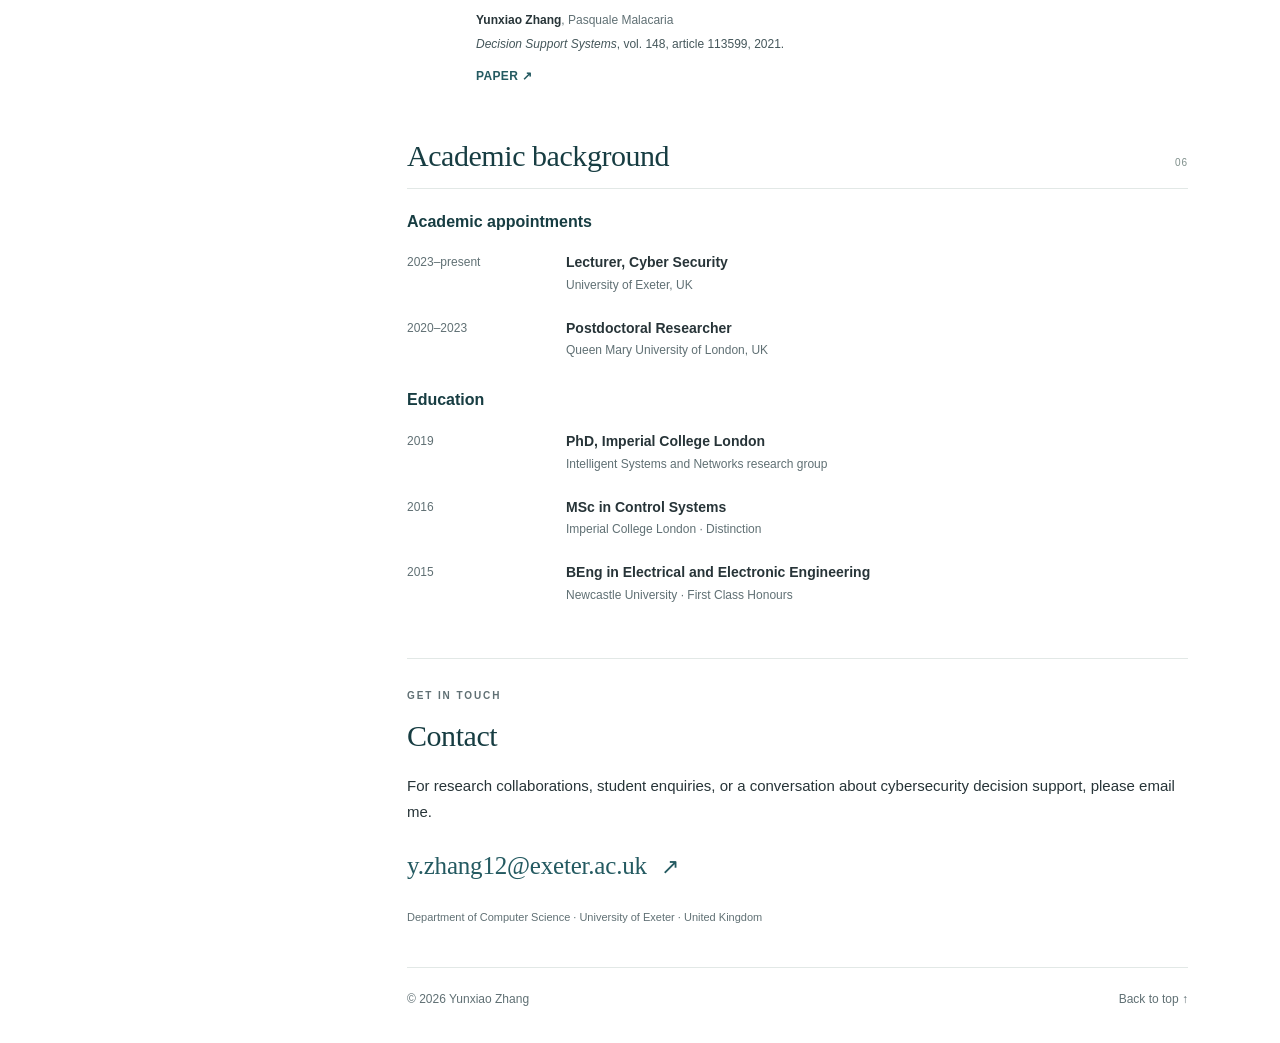
==== commit 8a3655cd: "change of year" ====
--- a/Yunxiao_Zhang_GitHub_Pages/index.html
+++ b/Yunxiao_Zhang_GitHub_Pages/index.html
@@ -198,8 +198,8 @@
         <div class="section-heading"><h2 id="background-title">Academic background</h2><span class="section-number" aria-hidden="true">06</span></div>
         <h3 class="background-subheading">Academic appointments</h3>
         <dl class="academic-timeline">
-          <div><dt>Oct 2023–present</dt><dd><strong>Lecturer, Cyber Security</strong><span>University of Exeter, UK</span></dd></div>
-          <div><dt>Jan 2020–Sep 2023</dt><dd><strong>Postdoctoral Researcher</strong><span>Queen Mary University of London, UK</span></dd></div>
+          <div><dt>2023–present</dt><dd><strong>Lecturer, Cyber Security</strong><span>University of Exeter, UK</span></dd></div>
+          <div><dt>2020–2023</dt><dd><strong>Postdoctoral Researcher</strong><span>Queen Mary University of London, UK</span></dd></div>
         </dl>
         <h3 class="background-subheading">Education</h3>
         <dl class="academic-timeline">
